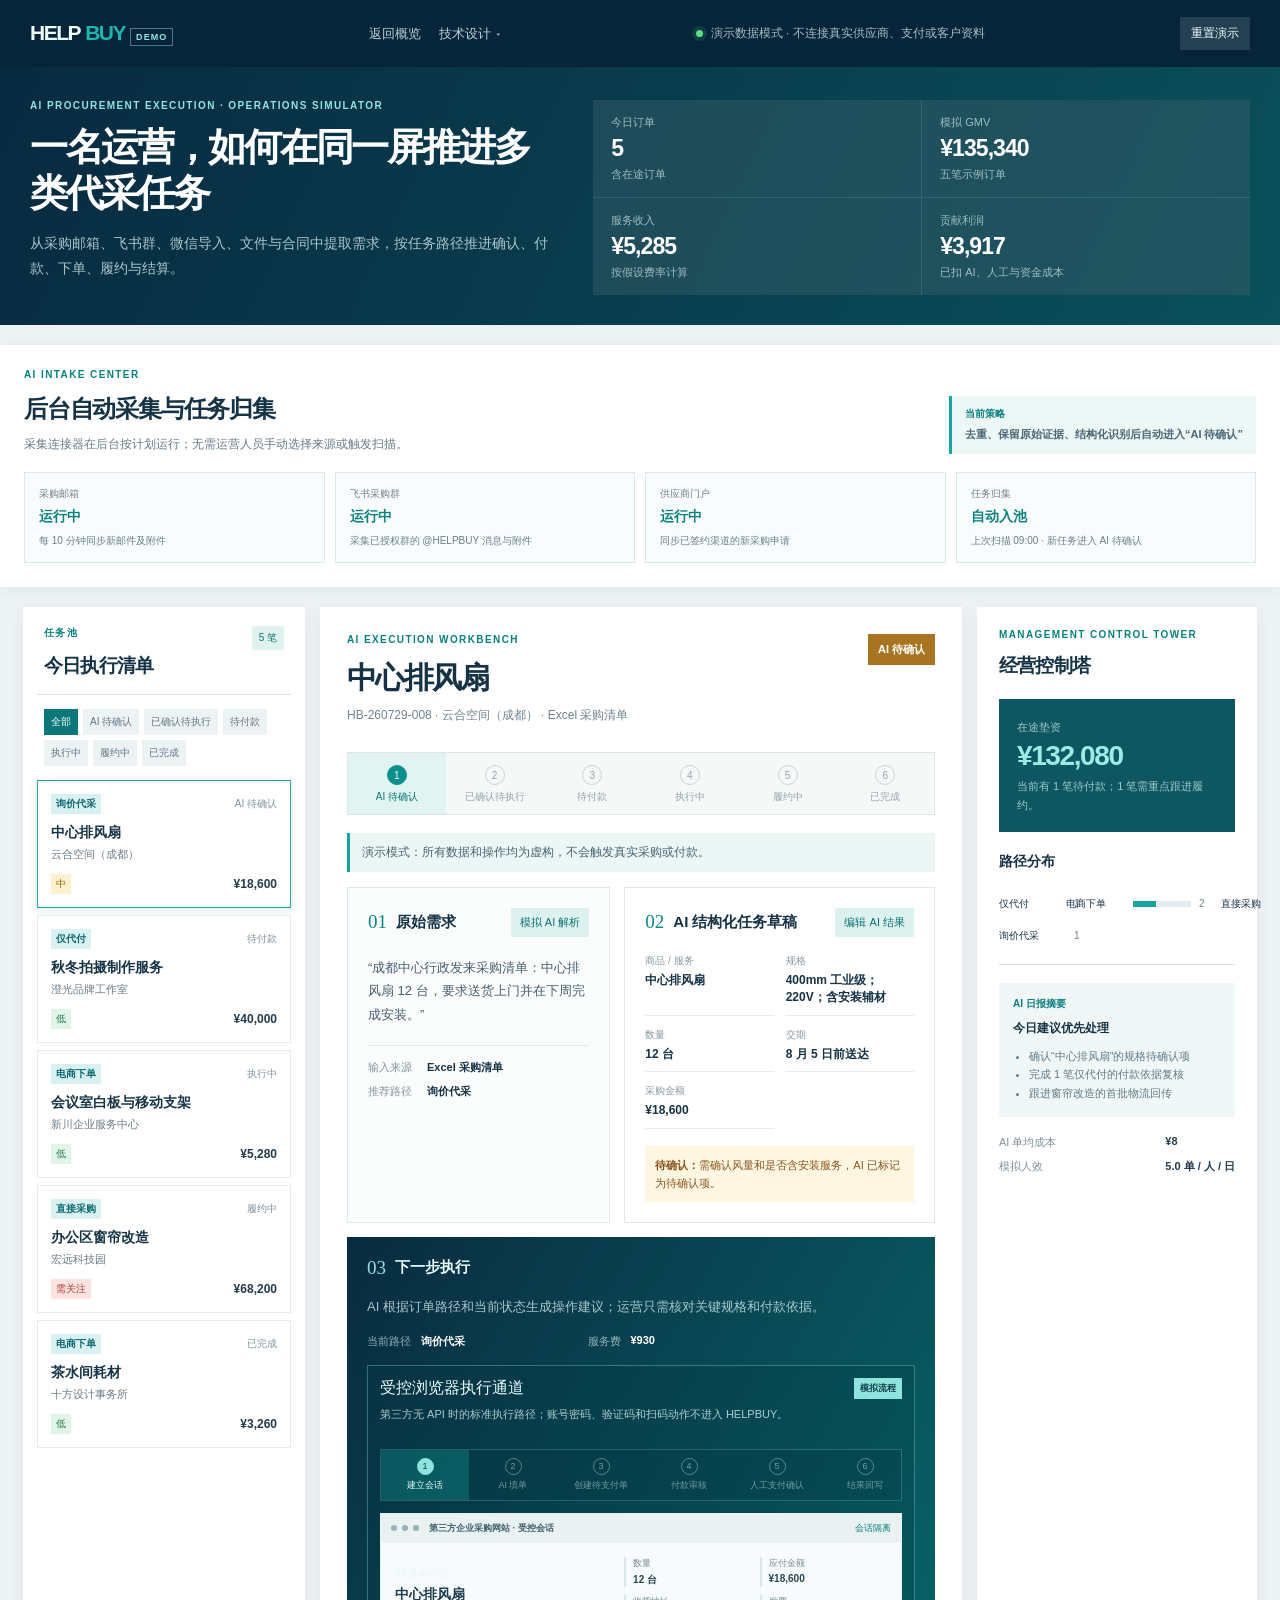
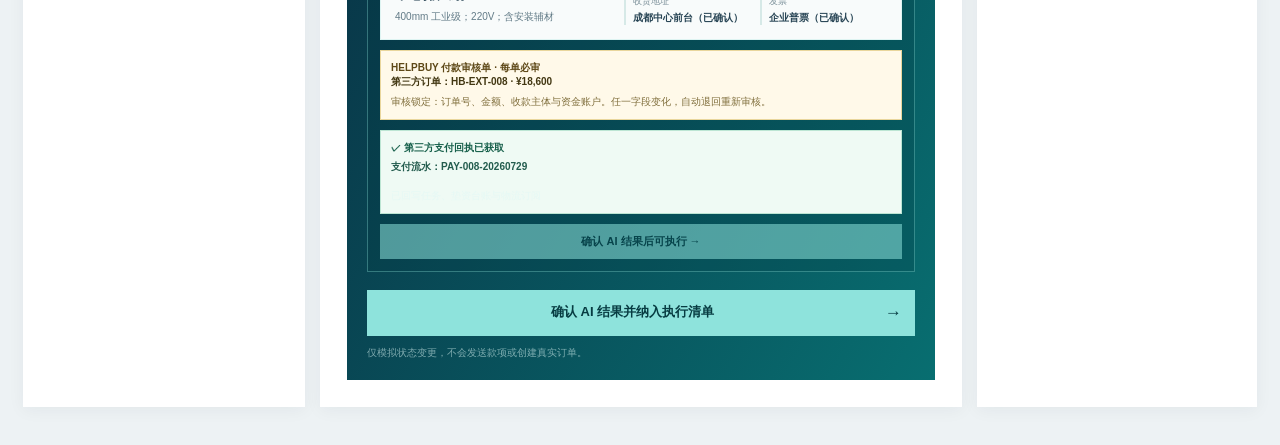
==== docs/demo/index.html @ 816e5d81 "feat: 技术设计下拉子菜单 + 全页返回导航；同步 3 份设计文档进站点的 public/docs - 首页/文档页/设计页/Demo 页统一「技术设计」下拉，列出 4 份设计文档（采购需求聚合子" ====
<!doctype html>
<html lang="zh-CN">
  <head><meta charset="utf-8"><meta name="viewport" content="width=device-width, initial-scale=1"><title>HELPBUY｜AI 运营台 DEMO</title><link rel="stylesheet" href="../assets/site.css"><script defer src="../assets/demo.js"></script></head>
  <body class="demo-body">
    <header class="demo-nav"><a class="brand" href="../">HELP<span>BUY</span><small>DEMO</small></a><nav class="demo-links"><a href="../">返回概览</a><div class="has-dropdown"><a class="dropdown-toggle" href="../design/">技术设计</a><div class="dropdown-menu"><span class="menu-label">设计文档</span><a href="../design/?doc=aggregate">采购需求聚合子系统设计</a><a href="../design/?doc=execution">下单执行子系统设计</a><a href="../design/?doc=ai">AI 方案设计</a><a href="../design/?doc=v1">产品与技术设计 V1</a></div></div></nav><span class="demo-mode"><i></i>演示数据模式 · 不连接真实供应商、支付或客户资料</span><button id="reset">重置演示</button></header>
    <main class="demo-page">
      <section class="demo-heading"><div><p class="eyebrow light">AI PROCUREMENT EXECUTION · OPERATIONS SIMULATOR</p><h1>一名运营，如何在同一屏推进多类代采任务</h1><p>从采购邮箱、飞书群、微信导入、文件与合同中提取需求，按任务路径推进确认、付款、下单、履约与结算。</p></div><div class="kpis"><article><span>今日订单</span><strong id="order-count">0</strong><small>含在途订单</small></article><article><span>模拟 GMV</span><strong id="gmv">¥0</strong><small>五笔示例订单</small></article><article><span>服务收入</span><strong id="revenue">¥0</strong><small>按假设费率计算</small></article><article><span>贡献利润</span><strong id="profit">¥0</strong><small>已扣 AI、人工与资金成本</small></article></div></section>
      <section class="intake-center static-intake" aria-label="后台自动采集"><div class="intake-head"><div><p class="eyebrow">AI INTAKE CENTER</p><h2>后台自动采集与任务归集</h2><p>采集连接器在后台按计划运行；无需运营人员手动选择来源或触发扫描。</p></div><div class="intake-status"><span>当前策略</span><b>去重、保留原始证据、结构化识别后自动进入“AI 待确认”</b></div></div><div class="connector-grid"><article><span>采购邮箱</span><b>运行中</b><small>每 10 分钟同步新邮件及附件</small></article><article><span>飞书采购群</span><b>运行中</b><small>采集已授权群的 @HELPBUY 消息与附件</small></article><article><span>供应商门户</span><b>运行中</b><small>同步已签约渠道的新采购申请</small></article><article><span>任务归集</span><b>自动入池</b><small>上次扫描 09:00 · 新任务进入 AI 待确认</small></article></div></section>
      <section class="demo-grid">
        <aside class="queue"><div class="queue-head"><div><p class="eyebrow">任务池</p><h2>今日执行清单</h2></div><span id="queue-count">0 笔</span></div><div class="filters" id="filters"></div><div class="orders" id="orders"></div></aside>
        <section class="workbench"><div class="workbench-head"><div><p class="eyebrow">AI EXECUTION WORKBENCH</p><h2 id="product-title"></h2><p id="product-meta"></p></div><span id="status" class="status"></span></div><div class="timeline" id="timeline"></div><p class="demo-notice" id="notice">演示模式：所有数据和操作均为虚构，不会触发真实采购或付款。</p><div class="task-grid"><article class="task source"><div class="task-title"><span>01</span><h3>原始需求</h3><button id="parse">模拟 AI 解析</button></div><p id="request" class="quote"></p><dl class="source-meta"><dt>输入来源</dt><dd id="source"></dd><dt>推荐路径</dt><dd id="route"></dd></dl></article><article class="task structured"><div class="task-title"><span>02</span><h3>AI 结构化任务草稿</h3><button id="edit-draft">编辑 AI 结果</button></div><dl id="details"></dl><p class="question" id="question"></p></article><article class="task action"><div class="task-title"><span>03</span><h3>下一步执行</h3></div><p>AI 根据订单路径和当前状态生成操作建议；运营只需核对关键规格和付款依据。</p><div class="action-meta"><span>当前路径</span><b id="action-route"></b><span>服务费</span><b id="fee"></b></div><div class="browser-lane"><div class="browser-lane-head"><div><span>受控浏览器执行通道</span><p>第三方无 API 时的标准执行路径；账号密码、验证码和扫码动作不进入 HELPBUY。</p></div><b>模拟流程</b></div><div class="browser-steps" id="browser-steps"></div><div class="browser-window"><div class="browser-window-bar"><i></i><i></i><i></i><b>第三方企业采购网站 · 受控会话</b><span>会话隔离</span></div><div class="browser-order-preview"><div><small>AI 填单内容</small><strong id="browser-product"></strong><p id="browser-specs"></p></div><dl><div><dt>数量</dt><dd id="browser-quantity"></dd></div><div><dt>应付金额</dt><dd id="browser-amount"></dd></div><div><dt>收货地址</dt><dd>成都中心前台（已确认）</dd></div><div><dt>发票</dt><dd>企业普票（已确认）</dd></div></dl></div></div><div class="payment-review" id="payment-review" hidden><div><span>HELPBUY 付款审核单 · 每单必审</span><b id="payment-order"></b></div><p>审核锁定：订单号、金额、收款主体与资金账户。任一字段变化，自动退回重新审核。</p></div><div class="payment-receipt" id="payment-receipt" hidden><span>✓ 第三方支付回执已获取</span><b id="payment-receipt-id"></b><small>已回写任务、垫资台账与物流订阅</small></div><button id="browser" class="browser-action">启动受控浏览器会话 <span>→</span></button></div><button id="next" class="next">推进模拟任务 <span>→</span></button><small>仅模拟状态变更，不会发送款项或创建真实订单。</small></article></div></section>
        <aside class="tower"><p class="eyebrow">MANAGEMENT CONTROL TOWER</p><h2>经营控制塔</h2><article class="advance"><span>在途垫资</span><strong id="advance">¥0</strong><p id="advance-copy"></p></article><article class="routes"><h3>路径分布</h3><div id="route-stats"></div></article><article class="daily"><p>AI 日报摘要</p><strong>今日建议优先处理</strong><ul><li>确认“中心排风扇”的规格待确认项</li><li>完成 1 笔仅代付的付款依据复核</li><li>跟进窗帘改造的首批物流回传</li></ul></article><dl class="unit"><dt>AI 单均成本</dt><dd id="ai-cost"></dd><dt>模拟人效</dt><dd id="efficiency"></dd></dl></aside>
      </section>
    </main>
  </body>
</html>
---- docs/assets/site.css ----
:root { --navy:#09263b; --ink:#163346; --teal:#08817d; --aqua:#90e5de; --pale:#e8f2f2; --warm:#f6f8f7; --line:#d8e3e4; --muted:#647886; }
* { box-sizing:border-box; }
html { scroll-behavior:smooth; }
body { margin:0; color:var(--ink); font-family:"PingFang SC","Microsoft YaHei","Noto Sans SC",Arial,sans-serif; background:var(--warm); }
a { color:inherit; text-decoration:none; }
.brand { font-size:21px; font-weight:850; letter-spacing:-.07em; }.brand span { color:#1bb5ad; }
.site-nav { display:flex; align-items:center; justify-content:space-between; gap:28px; min-height:70px; padding:0 clamp(24px,5vw,74px); color:#fff; background:var(--navy); }
.site-nav nav { display:flex; gap:26px; color:rgb(228 247 246 / .78); font-size:13px; }.site-nav nav a:hover { color:#fff; }.nav-cta { padding:8px 11px; color:var(--navy); font-size:12px; font-weight:750; background:var(--aqua); }
.hero { position:relative; min-height:680px; overflow:hidden; padding:136px max(8vw,46px) 66px; color:#fff; background:radial-gradient(circle at 82% 25%,rgb(8 140 135 / .55),transparent 24%),radial-gradient(circle at 54% 102%,rgb(6 95 103 / .65),transparent 39%),linear-gradient(125deg,#071c30,#0c3047 60%,#073f48); }
.grid-glow { position:absolute; inset:0; opacity:.35; background-image:linear-gradient(rgb(122 228 220 /.13) 1px,transparent 1px),linear-gradient(90deg,rgb(122 228 220 /.13) 1px,transparent 1px); background-size:48px 48px; mask-image:linear-gradient(transparent,black 25%,black 73%,transparent); }
.hero-content { position:relative; z-index:1; max-width:790px; }.eyebrow { margin:0 0 13px; color:var(--teal); font-size:10px; font-weight:800; letter-spacing:.14em; text-transform:uppercase; }.eyebrow.light { color:var(--aqua); }
.hero h1 { margin:0; font-size:clamp(39px,5vw,72px); line-height:1.17; letter-spacing:-.065em; }.hero h1 em { color:var(--aqua); font-style:normal; }.lead { max-width:655px; margin:28px 0 0; color:rgb(238 249 249 /.8); font-size:17px; line-height:1.9; }
.hero-actions { display:flex; gap:12px; margin-top:34px; }.button { display:inline-flex; align-items:center; gap:18px; padding:13px 17px; font-size:13px; font-weight:750; transition:transform .2s ease; }.button:hover { transform:translateY(-2px); }.button.primary { color:#fff; background:#0e9e97; }.button.primary span { font-size:18px; }.button.ghost { border:1px solid rgb(255 255 255 /.48); }
.headline-stats { display:flex; flex-wrap:wrap; gap:26px 40px; margin-top:66px; }.headline-stats div { display:grid; gap:4px; }.headline-stats strong { font-size:30px; letter-spacing:-.05em; }.headline-stats span { color:rgb(225 247 246 /.7); font-size:11px; }
.flow-diagram { position:absolute; right:7vw; bottom:105px; z-index:1; display:flex; align-items:center; gap:12px; }.flow-diagram div { display:grid; width:91px; height:91px; place-content:center; color:#e8fbf9; text-align:center; font-size:12px; line-height:1.65; border:1px solid rgb(158 234 228 /.5); border-radius:8px; background:rgb(2 41 56 /.35); }.flow-diagram .accent { border-color:#5adbd1; background:rgb(13 159 151 /.35); }.flow-diagram i { color:#70ded5; font-style:normal; }
.section { max-width:1220px; margin:0 auto; padding:100px max(5vw,32px); }.thesis { display:grid; grid-template-columns:.8fr 2.2fr; gap:9vw; }.section h2 { max-width:780px; margin:0; font-size:clamp(30px,3.7vw,52px); line-height:1.22; letter-spacing:-.06em; }.thesis p:last-child { max-width:715px; margin:26px 0 0; color:var(--muted); font-size:17px; line-height:1.9; }
.section-head { display:flex; align-items:end; justify-content:space-between; gap:9vw; }.section-head > p { max-width:320px; margin:0; color:var(--muted); font-size:14px; line-height:1.8; }
.formula { margin-top:50px; padding:27px 31px; border-left:4px solid var(--teal); background:var(--pale); }.formula small { color:var(--teal); font-size:10px; font-weight:800; letter-spacing:.14em; }.formula strong { display:block; margin-top:12px; font-size:clamp(18px,2.1vw,26px); line-height:1.65; letter-spacing:-.025em; }
.cards { display:grid; gap:15px; margin-top:18px; }.cards.four { grid-template-columns:repeat(4,1fr); }.cards.two { grid-template-columns:repeat(2,1fr); }.cards article { min-height:205px; padding:27px; background:#fff; border:1px solid var(--line); }.cards article > span { color:var(--teal); font-size:11px; font-weight:800; letter-spacing:.07em; }.cards h3 { margin:29px 0 10px; font-size:20px; letter-spacing:-.04em; }.cards p { margin:0; color:var(--muted); font-size:13px; line-height:1.8; }
.dark-section { color:#fff; background:var(--navy); }.dark-section .section-head > p { color:rgb(226 248 246 /.7); }.module-cards article { min-height:340px; border-color:rgb(150 232 225 /.25); background:rgb(255 255 255 /.045); }.module-cards article:nth-child(2) { background:linear-gradient(145deg,rgb(6 123 121 /.68),rgb(10 42 59 /.95)); }.module-cards article > span { color:var(--aqua); }.module-cards h3 { margin-top:38px; font-size:29px; }.module-cards p { color:rgb(231 249 248 /.78); }.module-cards ul { margin:25px 0 0; padding:0; list-style:none; }.module-cards li { padding:9px 0 9px 16px; color:rgb(233 250 249 /.82); font-size:13px; line-height:1.6; border-top:1px solid rgb(255 255 255 /.18); }.module-cards li::before { position:absolute; margin-left:-14px; color:var(--aqua); content:"•"; }
.demo-promo { display:flex; align-items:end; justify-content:space-between; gap:40px; }.demo-promo p:last-child { max-width:630px; margin:20px 0 0; color:var(--muted); font-size:16px; line-height:1.85; }
footer { display:flex; align-items:center; justify-content:space-between; gap:20px; padding:28px max(5vw,32px); color:rgb(224 244 243 /.7); background:#051a2d; }footer p,footer a:last-child { font-size:11px; }

.demo-body { background:#edf2f4; }.demo-nav { display:flex; align-items:center; justify-content:space-between; gap:20px; min-height:67px; padding:0 30px; color:#effdfb; background:#07253a; }.demo-nav .brand { display:inline-flex; align-items:baseline; gap:5px; }.demo-nav small { padding:3px 5px; color:#91e7e0; font-size:9px; letter-spacing:.12em; border:1px solid rgb(145 231 224 /.45); }.demo-mode { display:flex; align-items:center; gap:8px; color:rgb(226 248 246 /.72); font-size:12px; }.demo-mode i { width:7px; height:7px; border-radius:50%; background:#5bdf82; box-shadow:0 0 0 4px rgb(91 223 130 /.12); }.demo-nav button { border:0; padding:8px 11px; color:#effdfb; font:inherit; font-size:12px; cursor:pointer; background:rgb(255 255 255 /.12); }
.demo-heading { display:grid; grid-template-columns:1fr 1.25fr; gap:38px; padding:33px 30px 30px; color:#fff; background:linear-gradient(115deg,#082a41,#09505a); }.demo-heading h1 { max-width:590px; margin:0; font-size:clamp(28px,3vw,43px); line-height:1.2; letter-spacing:-.06em; }.demo-heading > div > p:last-child { max-width:620px; margin:15px 0 0; color:rgb(231 250 248 /.74); font-size:14px; line-height:1.75; }.kpis { display:grid; grid-template-columns:repeat(2,1fr); gap:1px; background:rgb(185 239 233 /.2); }.kpis article { min-height:90px; padding:15px 18px; background:rgb(4 34 52 /.33); }.kpis span,.kpis small { display:block; color:rgb(225 248 246 /.66); font-size:11px; }.kpis strong { display:block; margin:5px 0; font-size:23px; letter-spacing:-.04em; }
.intake-center { max-width:1554px; margin:20px auto 0; padding:24px; background:#fff; box-shadow:0 3px 16px rgb(20 45 66 /.05); }.intake-head { display:flex; align-items:end; justify-content:space-between; gap:30px; }.intake-head h2 { margin:0; font-size:24px; letter-spacing:-.05em; }.intake-head > div > p:last-child { max-width:660px; margin:9px 0 0; color:#667b89; font-size:12px; line-height:1.7; }.intake-status { display:grid; gap:5px; max-width:320px; padding:11px 13px; border-left:3px solid #18a59d; background:#edf7f6; }.intake-status span { color:#0b817e; font-size:10px; font-weight:800; }.intake-status b { color:#4b6675; font-size:11px; line-height:1.55; }.intake-controls { display:flex; align-items:center; justify-content:space-between; gap:18px; margin-top:20px; padding-top:17px; border-top:1px solid var(--line); }.intake-sources { display:flex; flex-wrap:wrap; gap:7px; }.intake-sources button { border:1px solid #dce7e8; padding:8px 10px; color:#56707e; font:inherit; font-size:12px; cursor:pointer; background:#fff; }.intake-sources button.active { color:#fff; border-color:#0b7778; background:#0b7778; }.scan-action,.admit-action { border:0; cursor:pointer; font:inherit; font-size:12px; font-weight:800; }.scan-action { padding:10px 13px; color:#083b43; background:#8ee3dc; }.scan-action:disabled { cursor:wait; color:#fff; background:#578589; }.scan-action span,.admit-action span { float:right; margin-left:20px; font-size:16px; }.intake-empty { margin:16px 0 0; padding:12px 13px; color:#718491; font-size:12px; background:#f6f9f9; }.candidate-card { display:grid; grid-template-columns:minmax(220px,.8fr) minmax(360px,1.45fr) auto; gap:20px; align-items:center; margin-top:16px; padding:18px; border:1px solid #b9e2dd; background:linear-gradient(105deg,#effaf8,#fff); }.candidate-title p,.candidate-summary > span { margin:0; color:#0a8581; font-size:10px; font-weight:800; letter-spacing:.07em; }.candidate-title h3 { margin:7px 0 6px; font-size:20px; letter-spacing:-.04em; }.candidate-title > span { color:#6a7d88; font-size:11px; }.candidate-summary p { margin:6px 0 10px; color:#456170; font-size:12px; line-height:1.65; }.candidate-summary dl { display:flex; flex-wrap:wrap; gap:6px 22px; margin:0; }.candidate-summary dl > div { display:flex; gap:6px; }.candidate-summary dt { color:#80929c; font-size:10px; }.candidate-summary dd { margin:0; color:#274454; font-size:10px; font-weight:800; }.admit-action { align-self:stretch; min-width:166px; padding:12px 14px; color:#fff; text-align:left; background:#0b7778; }
.automation-strip { display:flex; align-items:center; justify-content:space-between; gap:18px; margin-top:18px; padding:12px 14px; border:1px solid #d7ece9; background:#f4fbfa; }.automation-strip > div { display:grid; grid-template-columns:auto auto; gap:4px 10px; align-items:baseline; }.automation-strip span { color:#55717d; font-size:11px; }.automation-strip b { color:#0b817e; font-size:12px; }.automation-strip small { grid-column:1 / -1; color:#71848d; font-size:10px; }.automation-strip button { border:0; padding:8px 10px; color:#0b7778; font:inherit; font-size:11px; font-weight:800; cursor:pointer; background:#dff3f0; }.structured input,.structured textarea { width:100%; padding:6px 7px; color:#1d3a4c; font:inherit; font-size:11px; border:1px solid #b8d8d8; background:#fbfefe; }.structured textarea { min-height:47px; margin-top:5px; resize:vertical; }.browser-lane { margin-top:16px; padding:12px; border:1px solid rgb(142 227 220 /.34); background:rgb(3 56 66 /.24); }.browser-lane > span { color:#a0eee8; font-size:10px; font-weight:800; letter-spacing:.06em; }.browser-lane p { margin:7px 0 10px; color:rgb(226 248 246 /.76); font-size:11px; line-height:1.6; }.browser-lane button { width:100%; border:1px solid rgb(142 227 220 /.45); padding:9px 10px; color:#eafffb; font:inherit; font-size:11px; font-weight:800; cursor:pointer; background:rgb(142 227 220 /.12); }.browser-lane button:disabled { cursor:not-allowed; opacity:.55; }
.connector-grid { display:grid; grid-template-columns:repeat(4,1fr); gap:10px; margin-top:18px; }.connector-grid article { min-height:88px; padding:14px; border:1px solid #dbe9e9; background:#f9fcfc; }.connector-grid span,.connector-grid small { display:block; }.connector-grid span { color:#6e818b; font-size:10px; }.connector-grid b { display:block; margin:7px 0; color:#0b817e; font-size:14px; }.connector-grid small { color:#69808d; font-size:10px; line-height:1.5; }.browser-lane-head { display:flex; align-items:start; justify-content:space-between; gap:12px; }.browser-lane-head b { padding:4px 6px; color:#113e4c; font-size:9px; background:#8ee3dc; }.browser-steps { display:flex; gap:0; margin:15px 0 12px; overflow-x:auto; border:1px solid rgb(154 228 221 /.22); }.browser-steps div { flex:1; min-width:88px; padding:8px 5px; color:rgb(218 243 241 /.5); text-align:center; font-size:9px; background:rgb(7 54 65 /.28); }.browser-steps i { display:grid; width:17px; height:17px; margin:0 auto 4px; place-content:center; font-style:normal; border:1px solid rgb(190 238 233 /.4); border-radius:50%; }.browser-steps .active { color:#eafffb; background:rgb(17 141 137 /.4); }.browser-steps .active i,.browser-steps .done i { color:#073c42; border-color:#8ee3dc; background:#8ee3dc; }.browser-steps .done { color:#a8eae4; background:rgb(9 110 109 /.3); }.browser-window { overflow:hidden; border:1px solid rgb(163 224 219 /.3); background:#f8fbfb; }.browser-window-bar { display:flex; align-items:center; gap:5px; padding:8px 10px; color:#64808b; font-size:9px; background:#e9f1f1; }.browser-window-bar i { width:6px; height:6px; border-radius:50%; background:#9ab2b6; }.browser-window-bar b { margin-left:5px; color:#3f606d; }.browser-window-bar span { margin-left:auto; color:#0a817e; }.browser-order-preview { display:grid; grid-template-columns:.9fr 1.1fr; gap:14px; padding:14px; color:#203d4e; }.browser-order-preview small { color:#0a8581; font-size:9px; font-weight:800; }.browser-order-preview strong { display:block; margin-top:5px; font-size:14px; }.browser-order-preview p { margin:5px 0 0; color:#627b87; font-size:10px; }.browser-order-preview dl { display:grid; grid-template-columns:1fr 1fr; gap:8px; margin:0; }.browser-order-preview dl > div { padding-left:7px; border-left:2px solid #d6e9e7; }.browser-order-preview dt { color:#788d97; font-size:9px; }.browser-order-preview dd { margin:3px 0 0; color:#284555; font-size:10px; font-weight:800; }.payment-review,.payment-receipt { display:grid; gap:5px; margin-top:10px; padding:10px; font-size:10px; }.payment-review { color:#5e4817; border:1px solid #e9d69c; background:#fff9e9; }.payment-review span,.payment-receipt span { display:block; font-weight:800; }.payment-review b { color:#423712; }.payment-review p { margin:0; color:#806f3d; font-size:10px; line-height:1.55; }.payment-receipt { color:#17604b; border:1px solid #bce5d3; background:#effaf4; }.payment-receipt b { color:#235c4e; }.payment-receipt small { color:#5f8378; }.browser-lane .browser-action { margin-top:10px; color:#073c42; background:#8ee3dc; }
.demo-grid { display:grid; grid-template-columns:282px minmax(500px,1fr) 280px; gap:15px; max-width:1600px; margin:0 auto; padding:20px 23px 38px; }.queue,.workbench,.tower { min-width:0; background:#fff; box-shadow:0 3px 16px rgb(20 45 66 /.05); }.queue { padding:19px 14px; }.queue-head { display:flex; align-items:start; justify-content:space-between; padding:0 7px 15px; border-bottom:1px solid var(--line); }.queue h2,.tower h2 { margin:0; font-size:19px; letter-spacing:-.04em; }.queue-head > span { padding:5px 7px; color:#0b7675; font-size:10px; background:#dff2ef; }
.filters { display:flex; flex-wrap:wrap; gap:5px; padding:14px 7px; }.filters button { border:0; padding:6px 7px; color:#637787; font-size:10px; cursor:pointer; background:#edf2f4; }.filters button.active { color:#fff; background:#0b7778; }.orders { display:grid; gap:7px; }.order { width:100%; padding:13px; color:inherit; text-align:left; border:1px solid #e4ecee; cursor:pointer; background:#fff; }.order:hover,.order.selected { border-color:#26a59e; box-shadow:0 4px 12px rgb(0 96 98 /.1); }.order > div,.order footer { display:flex; align-items:center; justify-content:space-between; }.order time { color:#80909d; font-size:10px; }.order strong { display:block; margin-top:10px; font-size:14px; }.order p { margin:5px 0 12px; color:#6b7b88; font-size:11px; }.order footer { padding:0; color:#243b4d; background:none; }.order footer b { font-size:12px; }.route { display:inline-block; padding:3px 5px; color:#0d6870; font-size:10px; font-weight:700; background:#d9f2f1; }.risk { padding:3px 5px; font-size:10px; }.risk.低 { color:#26734d; background:#e1f4e8; }.risk.中 { color:#956710; background:#fff1d0; }.risk.需关注 { color:#a33e35; background:#ffe3df; }
.workbench { padding:27px; }.workbench-head { display:flex; align-items:start; justify-content:space-between; gap:15px; }.workbench-head h2 { margin:0; font-size:30px; letter-spacing:-.055em; }.workbench-head p:last-child { margin:8px 0 0; color:#718391; font-size:12px; }.status { padding:8px 10px; color:#fff; font-size:11px; font-weight:700; white-space:nowrap; background:#82939f; }.status-0 { background:#a97421; }.status-1 { background:#5e4da0; }.status-2 { background:#147b7b; }.status-3 { background:#2770a1; }.status-4 { background:#367b53; }.status-5 { background:#3f6b58; }
.timeline { display:flex; margin:28px 0 18px; overflow-x:auto; border:1px solid #dce6e9; }.timeline div { flex:1; min-width:88px; padding:12px 8px 10px; color:#94a3ae; text-align:center; font-size:10px; background:#f6f8f8; }.timeline i { display:grid; width:20px; height:20px; margin:0 auto 5px; place-content:center; font-style:normal; border:1px solid #c9d4d8; border-radius:50%; }.timeline .done { color:#087675; background:#e2f4f1; }.timeline .done i { color:#fff; border-color:#0d908b; background:#0d908b; }.demo-notice { margin:0 0 15px; padding:10px 12px; color:#476374; font-size:12px; line-height:1.55; border-left:3px solid #13a49d; background:#ecf7f5; }
.task-grid { display:grid; grid-template-columns:1fr 1.18fr; gap:14px; }.task { padding:20px; border:1px solid #e0e8ea; }.task.source { background:#fbfcfc; }.task.action { grid-column:1 / -1; color:#e9fbfa; border:0; background:linear-gradient(120deg,#092b40,#086e70); }.task-title { display:flex; align-items:center; gap:9px; }.task-title > span { color:#0a8885; font-family:Georgia,serif; font-size:19px; }.task-title h3 { margin:0; font-size:15px; }.task-title button { margin-left:auto; border:0; padding:7px 9px; color:#0b7273; font-size:11px; cursor:pointer; background:#ddf2ef; }.task-title em { margin-left:auto; color:#a36d10; font-size:10px; font-style:normal; }.quote { margin:19px 0; color:#475e6e; font-size:13px; line-height:1.8; }.source-meta { display:grid; grid-template-columns:auto 1fr; gap:9px 15px; margin:0; padding-top:14px; font-size:11px; border-top:1px solid #e0e8ea; }.source-meta dt { color:#8595a0; }.source-meta dd { margin:0; font-weight:650; }.structured dl { display:grid; grid-template-columns:1fr 1fr; gap:12px; margin:17px 0; }.structured dl > div { padding-bottom:8px; border-bottom:1px solid #e6edef; }.structured dt { margin-bottom:4px; color:#8898a3; font-size:10px; }.structured dd { margin:0; font-size:12px; font-weight:650; line-height:1.45; }.question { margin:0; padding:10px; color:#86551d; font-size:11px; line-height:1.65; background:#fff6e2; }.action .task-title > span { color:var(--aqua); }.action > p { max-width:590px; margin:17px 0; color:rgb(225 247 246 /.75); font-size:13px; line-height:1.65; }.action-meta { display:grid; grid-template-columns:auto 1fr auto 1fr; gap:5px 10px; max-width:420px; color:rgb(221 246 244 /.65); font-size:11px; }.action-meta b { color:#fff; }.next { width:100%; margin-top:18px; padding:13px; color:#073c42; font-size:13px; font-weight:800; border:0; cursor:pointer; background:#8ee3dc; }.next span { float:right; font-size:17px; }.action small { display:block; margin-top:10px; color:rgb(223 248 246 /.55); font-size:10px; }
.tower { padding:22px; }.advance { margin-top:20px; padding:18px; color:#eefdfb; background:#0d5662; }.advance span,.advance p { color:rgb(222 250 247 /.7); font-size:11px; }.advance strong { display:block; margin:5px 0; color:#9cece5; font-size:28px; letter-spacing:-.05em; }.advance p { margin:0; line-height:1.65; }.routes { padding:21px 0; border-bottom:1px solid var(--line); }.routes h3 { margin:0 0 16px; font-size:14px; }.routes div { display:grid; grid-template-columns:59px 1fr 14px; gap:8px; align-items:center; margin-top:10px; font-size:10px; }.routes i { height:6px; overflow:hidden; background:#e4edef; }.routes b { display:block; height:100%; background:#19a39b; }.routes em { color:#728490; font-style:normal; }.daily { margin-top:18px; padding:14px; background:#f0f7f6; }.daily p { margin:0 0 7px; color:#0a7d7d; font-size:10px; font-weight:800; }.daily strong { font-size:12px; }.daily ul { margin:10px 0 0; padding-left:16px; color:#607887; font-size:11px; line-height:1.7; }.unit { display:grid; grid-template-columns:1fr auto; gap:9px; margin:18px 0 0; color:#80919b; font-size:11px; }.unit dd { margin:0; color:#223d4f; font-weight:700; }
.reader-body { background:#edf3f3; }.reader-nav { display:flex; align-items:center; justify-content:space-between; padding:21px max(5vw,30px); color:#fff; background:var(--navy); }.reader-nav nav { display:flex; align-items:center; gap:20px; font-size:13px; }.reader-nav .download { padding:9px 12px; color:var(--navy); font-weight:750; background:var(--aqua); }.reader { width:min(100% - 48px,1050px); margin:42px auto 72px; padding:clamp(26px,5vw,62px); background:#fff; box-shadow:0 18px 55px rgb(18 45 67 /.1); }.reader-full { width:min(100% - 48px,1220px); }.reader h1 { margin:0; font-size:clamp(31px,4vw,55px); line-height:1.2; letter-spacing:-.06em; }.reader-lead { max-width:800px; margin:25px 0 18px; color:var(--muted); font-size:17px; line-height:1.9; }.reader-source { margin:0 0 28px; padding:12px 14px; color:#0b7473; font-size:12px; line-height:1.7; background:#e6f3f1; }.reader-markdown { display:block; margin:0; padding:clamp(18px,3vw,34px); overflow:auto; color:#243f50; font-family:"PingFang SC","Microsoft YaHei","Noto Sans SC",Arial,sans-serif; font-size:14px; line-height:1.85; white-space:pre-wrap; overflow-wrap:anywhere; border:1px solid var(--line); background:#fbfcfc; }.reader section { padding:31px 0; border-top:1px solid var(--line); }.reader h2 { margin:0 0 14px; font-size:25px; letter-spacing:-.04em; }.reader h3 { margin:22px 0 8px; font-size:17px; }.reader section p,.reader li { color:#425c6d; font-size:14px; line-height:1.9; }.reader ol { padding-left:22px; }.reader-callout { padding:18px; color:#0c6767 !important; font-weight:700; background:#e6f3f1; }.reader-routes { display:grid; grid-template-columns:1fr 1fr; gap:10px; }.reader-routes div { padding:15px; background:#f3f7f7; }.reader-routes b,.reader-routes span { display:block; }.reader-routes b { margin-bottom:7px; }.reader-routes span { color:var(--muted); font-size:13px; line-height:1.7; }
@media (max-width:950px) { .flow-diagram { display:none; }.hero { min-height:auto; }.section-head,.demo-promo { display:block; }.section-head > p { max-width:600px; margin-top:20px; }.cards.four { grid-template-columns:1fr 1fr; }.demo-heading { grid-template-columns:1fr; }.intake-head { align-items:start; flex-direction:column; gap:16px; }.intake-status { max-width:none; width:100%; }.automation-strip { align-items:start; flex-direction:column; }.connector-grid { grid-template-columns:1fr 1fr; }.candidate-card { grid-template-columns:1fr; }.admit-action { min-height:42px; }.demo-grid { grid-template-columns:260px minmax(0,1fr); }.tower { grid-column:1 / -1; }.tower > .eyebrow,.tower > h2 { display:inline-block; margin-right:16px; }.advance,.routes,.daily { display:inline-block; width:calc(33.333% - 8px); min-height:180px; margin:18px 4px 0; vertical-align:top; }.routes { padding:18px 8px; } }
@media (max-width:600px) { .site-nav nav { display:none; }.site-nav { padding-inline:20px; }.hero { padding:110px 24px 55px; }.hero h1 { font-size:40px; }.hero-actions { flex-direction:column; align-items:flex-start; }.section { padding:64px 24px; }.thesis { grid-template-columns:1fr; gap:22px; }.cards.four,.cards.two { grid-template-columns:1fr; }.demo-nav { align-items:start; flex-wrap:wrap; padding:17px 20px; }.demo-mode { order:3; width:100%; font-size:10px; }.demo-heading { padding:28px 20px; }.demo-heading h1 { font-size:30px; }.intake-center { margin-top:14px; padding:18px; }.intake-head h2 { font-size:21px; }.intake-controls { align-items:stretch; flex-direction:column; }.intake-sources { display:grid; grid-template-columns:1fr 1fr; }.intake-sources button { text-align:left; }.automation-strip { padding:12px; }.connector-grid,.browser-order-preview { grid-template-columns:1fr; }.candidate-card { padding:15px; }.demo-grid { grid-template-columns:1fr; padding:14px; }.tower { grid-column:auto; }.workbench { padding:20px; }.workbench-head h2 { font-size:24px; }.task-grid { grid-template-columns:1fr; }.task.action { grid-column:auto; }.structured dl { grid-template-columns:1fr; }.advance,.routes,.daily { display:block; width:auto; min-height:0; margin:16px 0 0; }.tower > .eyebrow,.tower > h2 { display:block; }.reader { width:min(100% - 32px,1050px); margin-top:24px; }.reader-nav { padding:18px 20px; }.reader-routes { grid-template-columns:1fr; } footer { align-items:start; flex-direction:column; } }

/* 技术设计下拉子菜单 */
.has-dropdown { position:relative; }
.dropdown-toggle { cursor:pointer; }
.dropdown-toggle::after { content:"\25BE"; margin-left:5px; font-size:9px; vertical-align:middle; }
.dropdown-menu { position:absolute; top:calc(100% + 14px); left:0; z-index:30; display:none; min-width:252px; flex-direction:column; padding:8px; background:#07253a; border:1px solid rgb(150 232 225 /.28); box-shadow:0 16px 38px rgb(0 0 0 /.34); }
.has-dropdown:hover .dropdown-menu, .has-dropdown:focus-within .dropdown-menu { display:flex; }
.dropdown-menu .menu-label { padding:6px 13px 9px; color:var(--aqua); font-size:10px; font-weight:800; letter-spacing:.12em; text-transform:uppercase; }
.dropdown-menu a { padding:11px 13px; color:rgb(228 247 246 /.86); font-size:13px; white-space:nowrap; border-radius:4px; }
.dropdown-menu a:hover, .dropdown-menu a.current { color:#fff; background:rgb(255 255 255 /.09); }
.demo-links { display:flex; align-items:center; gap:18px; font-size:13px; }
.demo-links a { color:rgb(228 247 246 /.82); }
.demo-links a:hover { color:#fff; }
.demo-nav .has-dropdown .dropdown-menu { top:calc(100% + 12px); }
/* 面包屑 / 返回 */
.reader-breadcrumb { width:min(100% - 48px,1220px); margin:24px auto 0; font-size:12px; color:var(--muted); }
.reader-breadcrumb a { color:var(--teal); }
.reader-breadcrumb a:hover { text-decoration:underline; }
.reader-breadcrumb span { margin:0 9px; color:rgb(140 160 170 /.7); }
.reader-breadcrumb b { color:var(--ink); font-weight:700; }
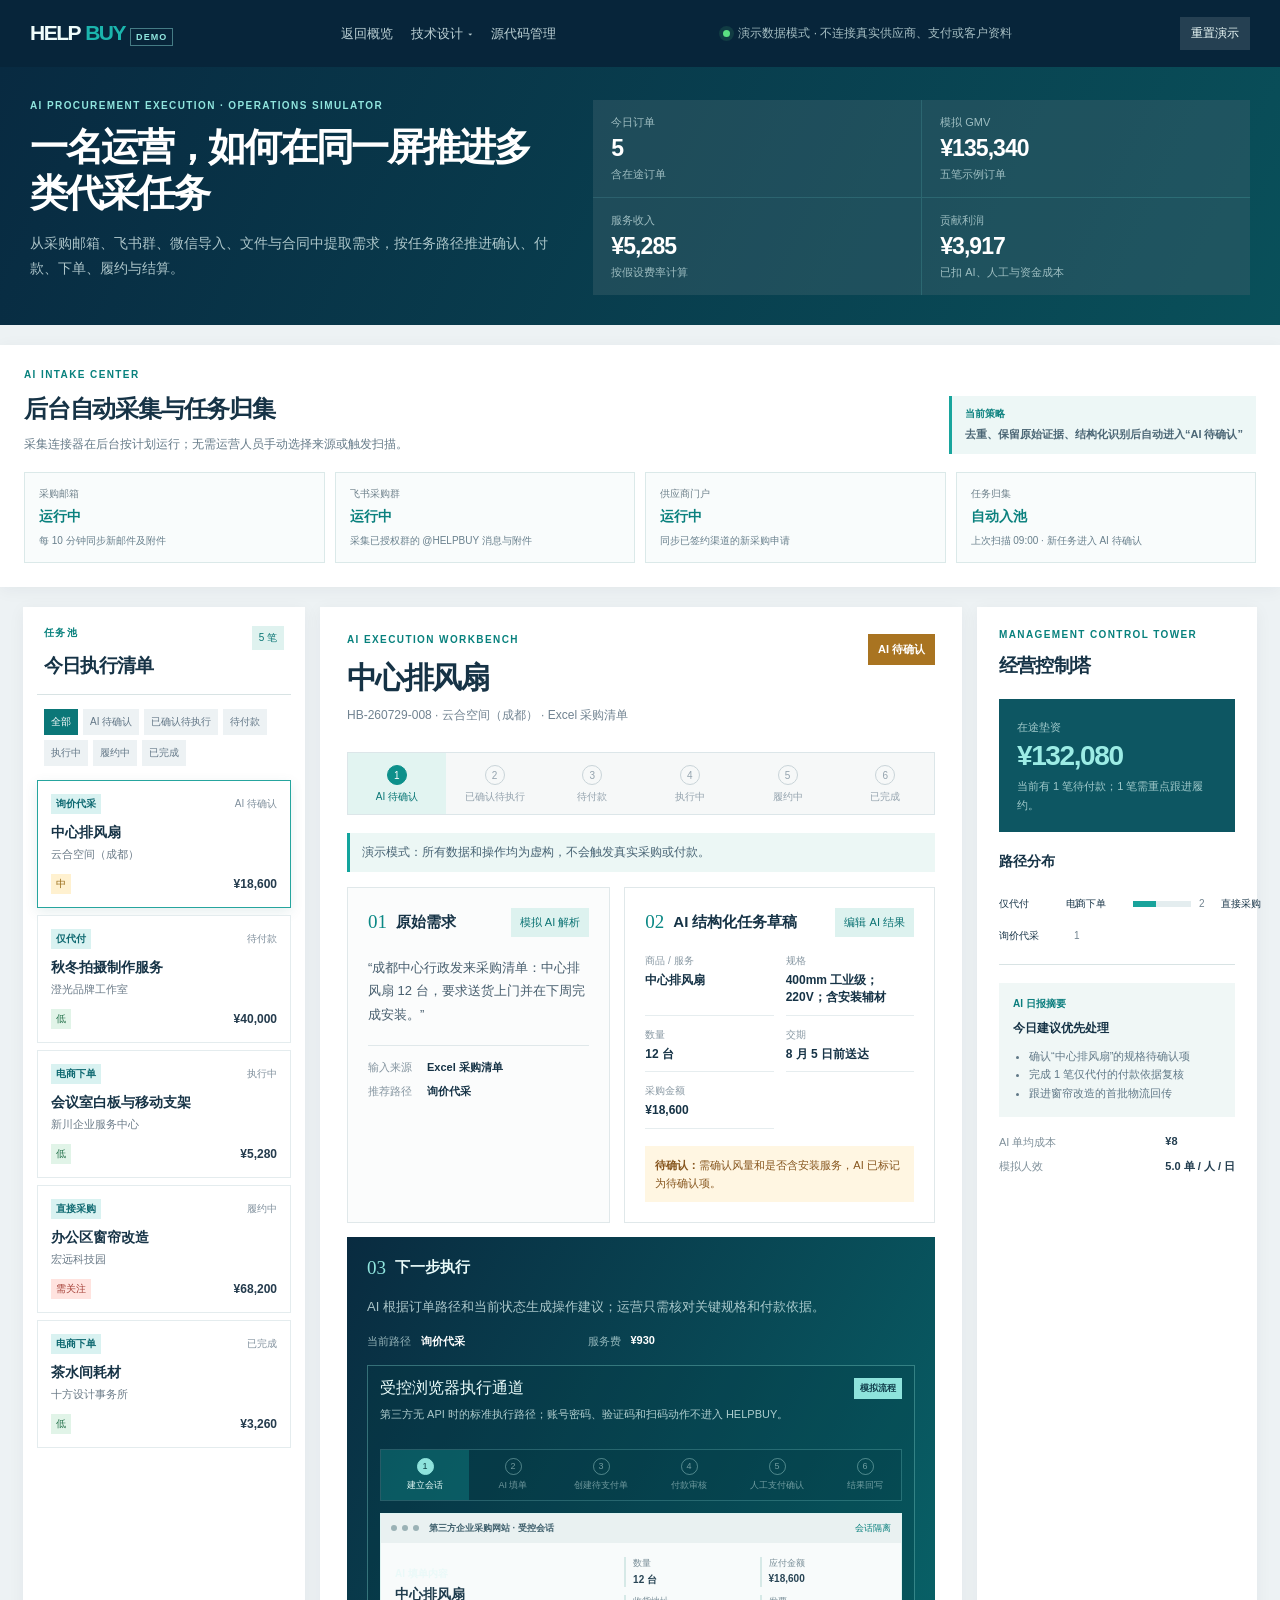
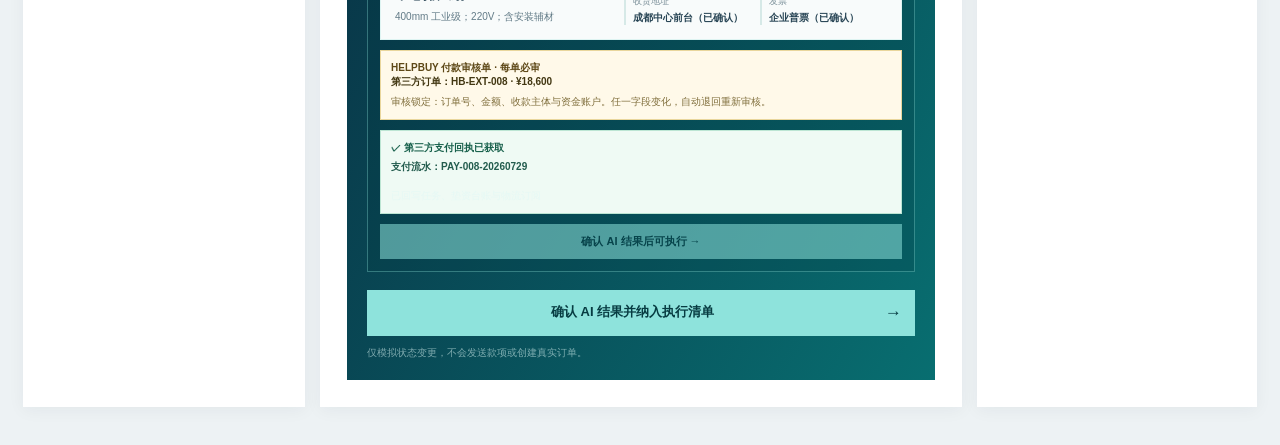
==== commit 72e760e4: "feat(site): 新增「源代码管理」菜单，展示源代码↔设计文档映射（同源 md-render 表格/图表格式）" ====
--- a/docs/demo/index.html
+++ b/docs/demo/index.html
@@ -2,7 +2,7 @@
 <html lang="zh-CN">
   <head><meta charset="utf-8"><meta name="viewport" content="width=device-width, initial-scale=1"><title>HELPBUY｜AI 运营台 DEMO</title><link rel="stylesheet" href="../assets/site.css"><script defer src="../assets/demo.js"></script></head>
   <body class="demo-body">
-    <header class="demo-nav"><a class="brand" href="../">HELP<span>BUY</span><small>DEMO</small></a><nav class="demo-links"><a href="../">返回概览</a><div class="has-dropdown"><a class="dropdown-toggle" href="../design/">技术设计</a><div class="dropdown-menu"><span class="menu-label">设计文档</span><a href="../design/?doc=aggregate">采购需求聚合子系统设计</a><a href="../design/?doc=execution">下单执行子系统设计</a><a href="../design/?doc=ai">AI 方案设计</a><a href="../design/?doc=v1">产品与技术设计 V1</a></div></div></nav><span class="demo-mode"><i></i>演示数据模式 · 不连接真实供应商、支付或客户资料</span><button id="reset">重置演示</button></header>
+    <header class="demo-nav"><a class="brand" href="../">HELP<span>BUY</span><small>DEMO</small></a><nav class="demo-links"><a href="../">返回概览</a><div class="has-dropdown"><a class="dropdown-toggle" href="../design/">技术设计</a><div class="dropdown-menu"><a href="../design/?doc=overview">总体设计</a><a href="../design/?doc=aggregate">采购需求聚合子系统设计</a><a href="../design/?doc=execution">下单执行子系统设计</a><a href="../design/?doc=ai">AI 方案设计</a></div></div><a href="../sourcecode/">源代码管理</a></nav><span class="demo-mode"><i></i>演示数据模式 · 不连接真实供应商、支付或客户资料</span><button id="reset">重置演示</button></header>
     <main class="demo-page">
       <section class="demo-heading"><div><p class="eyebrow light">AI PROCUREMENT EXECUTION · OPERATIONS SIMULATOR</p><h1>一名运营，如何在同一屏推进多类代采任务</h1><p>从采购邮箱、飞书群、微信导入、文件与合同中提取需求，按任务路径推进确认、付款、下单、履约与结算。</p></div><div class="kpis"><article><span>今日订单</span><strong id="order-count">0</strong><small>含在途订单</small></article><article><span>模拟 GMV</span><strong id="gmv">¥0</strong><small>五笔示例订单</small></article><article><span>服务收入</span><strong id="revenue">¥0</strong><small>按假设费率计算</small></article><article><span>贡献利润</span><strong id="profit">¥0</strong><small>已扣 AI、人工与资金成本</small></article></div></section>
       <section class="intake-center static-intake" aria-label="后台自动采集"><div class="intake-head"><div><p class="eyebrow">AI INTAKE CENTER</p><h2>后台自动采集与任务归集</h2><p>采集连接器在后台按计划运行；无需运营人员手动选择来源或触发扫描。</p></div><div class="intake-status"><span>当前策略</span><b>去重、保留原始证据、结构化识别后自动进入“AI 待确认”</b></div></div><div class="connector-grid"><article><span>采购邮箱</span><b>运行中</b><small>每 10 分钟同步新邮件及附件</small></article><article><span>飞书采购群</span><b>运行中</b><small>采集已授权群的 @HELPBUY 消息与附件</small></article><article><span>供应商门户</span><b>运行中</b><small>同步已签约渠道的新采购申请</small></article><article><span>任务归集</span><b>自动入池</b><small>上次扫描 09:00 · 新任务进入 AI 待确认</small></article></div></section>
--- a/docs/assets/site.css
+++ b/docs/assets/site.css
@@ -40,18 +40,92 @@
 .has-dropdown { position:relative; }
 .dropdown-toggle { cursor:pointer; }
 .dropdown-toggle::after { content:"\25BE"; margin-left:5px; font-size:9px; vertical-align:middle; }
-.dropdown-menu { position:absolute; top:calc(100% + 14px); left:0; z-index:30; display:none; min-width:252px; flex-direction:column; padding:8px; background:#07253a; border:1px solid rgb(150 232 225 /.28); box-shadow:0 16px 38px rgb(0 0 0 /.34); }
-.has-dropdown:hover .dropdown-menu, .has-dropdown:focus-within .dropdown-menu { display:flex; }
-.dropdown-menu .menu-label { padding:6px 13px 9px; color:var(--aqua); font-size:10px; font-weight:800; letter-spacing:.12em; text-transform:uppercase; }
+.dropdown-menu { position:absolute; top:100%; left:0; z-index:30; min-width:252px; display:flex; flex-direction:column; padding:8px; background:#07253a; border:1px solid rgb(150 232 225 /.28); box-shadow:0 16px 38px rgb(0 0 0 /.34); opacity:0; visibility:hidden; transform:translateY(8px); transition:opacity .16s ease, transform .16s ease, visibility 0s linear .22s; pointer-events:none; }
+.has-dropdown:hover .dropdown-menu, .has-dropdown:focus-within .dropdown-menu { opacity:1; visibility:visible; transform:translateY(0); pointer-events:auto; transition:opacity .16s ease, transform .16s ease, visibility 0s; }
 .dropdown-menu a { padding:11px 13px; color:rgb(228 247 246 /.86); font-size:13px; white-space:nowrap; border-radius:4px; }
 .dropdown-menu a:hover, .dropdown-menu a.current { color:#fff; background:rgb(255 255 255 /.09); }
 .demo-links { display:flex; align-items:center; gap:18px; font-size:13px; }
 .demo-links a { color:rgb(228 247 246 /.82); }
 .demo-links a:hover { color:#fff; }
-.demo-nav .has-dropdown .dropdown-menu { top:calc(100% + 12px); }
+/* 桥接：填补 toggle 与菜单之间的空隙，hover 移入菜单时不中断 */
+.dropdown-menu::before { content:""; position:absolute; top:-16px; left:0; right:0; height:16px; }
+.demo-nav .has-dropdown .dropdown-menu { top:100%; }
 /* 面包屑 / 返回 */
 .reader-breadcrumb { width:min(100% - 48px,1220px); margin:24px auto 0; font-size:12px; color:var(--muted); }
 .reader-breadcrumb a { color:var(--teal); }
 .reader-breadcrumb a:hover { text-decoration:underline; }
 .reader-breadcrumb span { margin:0 9px; color:rgb(140 160 170 /.7); }
 .reader-breadcrumb b { color:var(--ink); font-weight:700; }
+
+/* ============ Markdown 文档渲染排版 ============ */
+.md-body { padding:clamp(18px,3vw,34px); color:#243f50; font-size:14.5px; line-height:1.9; border:1px solid var(--line); background:#fff; }
+.md-body.is-loading { color:var(--muted); }
+.md-error { padding:16px; color:#8a4b2f; background:#fdf3ec; border:1px solid #f0d8c6; }
+
+/* 标题层级：靠字号 + 左侧色条区分，避免整篇一个色调 */
+.md-body .md-h { position:relative; scroll-margin-top:84px; color:var(--navy); letter-spacing:-.02em; }
+.md-body .md-h1 { margin:0 0 18px; padding-bottom:14px; font-size:27px; border-bottom:2px solid var(--navy); }
+.md-body .md-h2 { margin:44px 0 16px; padding:0 0 10px 13px; font-size:21px; border-bottom:1px solid var(--line); border-left:4px solid var(--teal); }
+.md-body .md-h3 { margin:30px 0 12px; padding-left:11px; font-size:16.5px; border-left:3px solid var(--aqua); }
+.md-body .md-h4 { margin:22px 0 10px; font-size:15px; color:var(--teal); }
+.md-body .md-h5,.md-body .md-h6 { margin:18px 0 8px; font-size:14px; color:var(--muted); }
+.md-anchor { position:absolute; left:-18px; color:rgb(8 129 125 /.32); font-weight:400; opacity:0; transition:opacity .15s ease; }
+.md-h:hover .md-anchor { opacity:1; }
+
+.md-body p { margin:12px 0; }
+.md-body ul,.md-body ol { margin:12px 0; padding-left:24px; }
+.md-body li { margin:5px 0; }
+.md-body li > ul,.md-body li > ol { margin:5px 0; }
+.md-body strong { color:var(--navy); font-weight:700; }
+.md-body a { color:var(--teal); text-decoration:underline; text-underline-offset:2px; }
+.md-body hr { margin:34px 0; border:0; border-top:1px solid var(--line); }
+.md-body img { max-width:100%; }
+
+/* 引用块：文档里大量 "> 说明/约定/变更" 需要一眼可辨 */
+.md-body blockquote { margin:16px 0; padding:13px 16px; color:#2c5a58; font-size:13.8px; background:#eef6f5; border-left:3px solid var(--teal); }
+.md-body blockquote p { margin:6px 0; }
+.md-body blockquote p:first-child { margin-top:0; }
+.md-body blockquote p:last-child { margin-bottom:0; }
+
+/* 行内代码 */
+.md-body code { padding:1.5px 5px; color:#0b6b68; font-family:"SF Mono","JetBrains Mono","Cascadia Mono",Menlo,Consolas,monospace; font-size:.9em; background:#eef4f4; border:1px solid #dceaea; border-radius:3px; }
+
+/* 代码块 / ASCII 架构图：等宽 + 绝不折行 + 横向滚动，保证图形对齐不变形 */
+.md-pre { position:relative; margin:16px 0; background:#0f2c3f; border:1px solid #123a52; border-radius:4px; }
+.md-pre pre { margin:0; padding:16px 18px; overflow-x:auto; }
+.md-pre code { display:block; padding:0; color:#d6e9ee; font-family:"SF Mono","JetBrains Mono","Cascadia Mono",Menlo,Consolas,monospace; font-size:12.6px; line-height:1.62; white-space:pre; background:none; border:0; border-radius:0; }
+.md-pre-tag { position:absolute; top:0; right:0; padding:3px 9px; color:rgb(144 229 222 /.75); font-size:10px; letter-spacing:.08em; text-transform:uppercase; background:rgb(255 255 255 /.06); }
+/* ASCII 框线图：浅底更接近"图纸"观感，且行高收紧让框线连成整体 */
+.md-pre.is-diagram { background:#f7fbfb; border-color:var(--line); }
+.md-pre.is-diagram code { color:#1d4257; font-size:12.4px; line-height:1.5; }
+.md-pre.is-diagram .md-pre-tag { color:var(--muted); background:rgb(9 38 59 /.05); }
+
+/* 表格：真表格 + 斑马纹 + 首列强调 + 窄屏横向滚动 */
+.md-table-scroll { margin:18px 0; overflow-x:auto; border:1px solid var(--line); }
+.md-table { width:100%; border-collapse:collapse; font-size:13.4px; background:#fff; }
+.md-table th,.md-table td { padding:10px 13px; text-align:left; vertical-align:top; line-height:1.75; border-bottom:1px solid var(--line); border-right:1px solid #eaf1f1; }
+.md-table th:last-child,.md-table td:last-child { border-right:0; }
+.md-table thead th { position:sticky; top:0; color:#fff; font-weight:700; white-space:nowrap; background:var(--navy); border-bottom:0; }
+.md-table tbody tr:nth-child(even) { background:#f7fafa; }
+.md-table tbody tr:hover { background:#eef6f5; }
+.md-table tbody tr:last-child td { border-bottom:0; }
+.md-table td:first-child { color:var(--navy); font-weight:600; }
+.md-table code { font-size:12.2px; }
+
+/* Mermaid 矢量图容器 */
+.md-figure { margin:22px 0; padding:22px 18px; overflow-x:auto; text-align:center; background:#f7fbfb; border:1px solid var(--line); border-radius:4px; }
+.md-figure .mermaid { display:inline-block; min-width:min(100%,640px); }
+.md-figure svg { max-width:none; height:auto; }
+/* mermaid 矢量图文字放大，保证清晰可读（htmlLabels 走 div，需 CSS 兜底字号） */
+.md-figure .mermaid text,
+.md-figure .mermaid .nodeLabel,
+.md-figure .mermaid .edgeLabel,
+.md-figure .mermaid .label,
+.md-figure .mermaid .cluster-label { font-size:14px !important; }
+
+@media (max-width:600px) {
+  .md-body { padding:16px 13px; font-size:14px; }
+  .md-body .md-h1 { font-size:22px; }
+  .md-body .md-h2 { font-size:18px; }
+  .md-anchor { display:none; }
+}
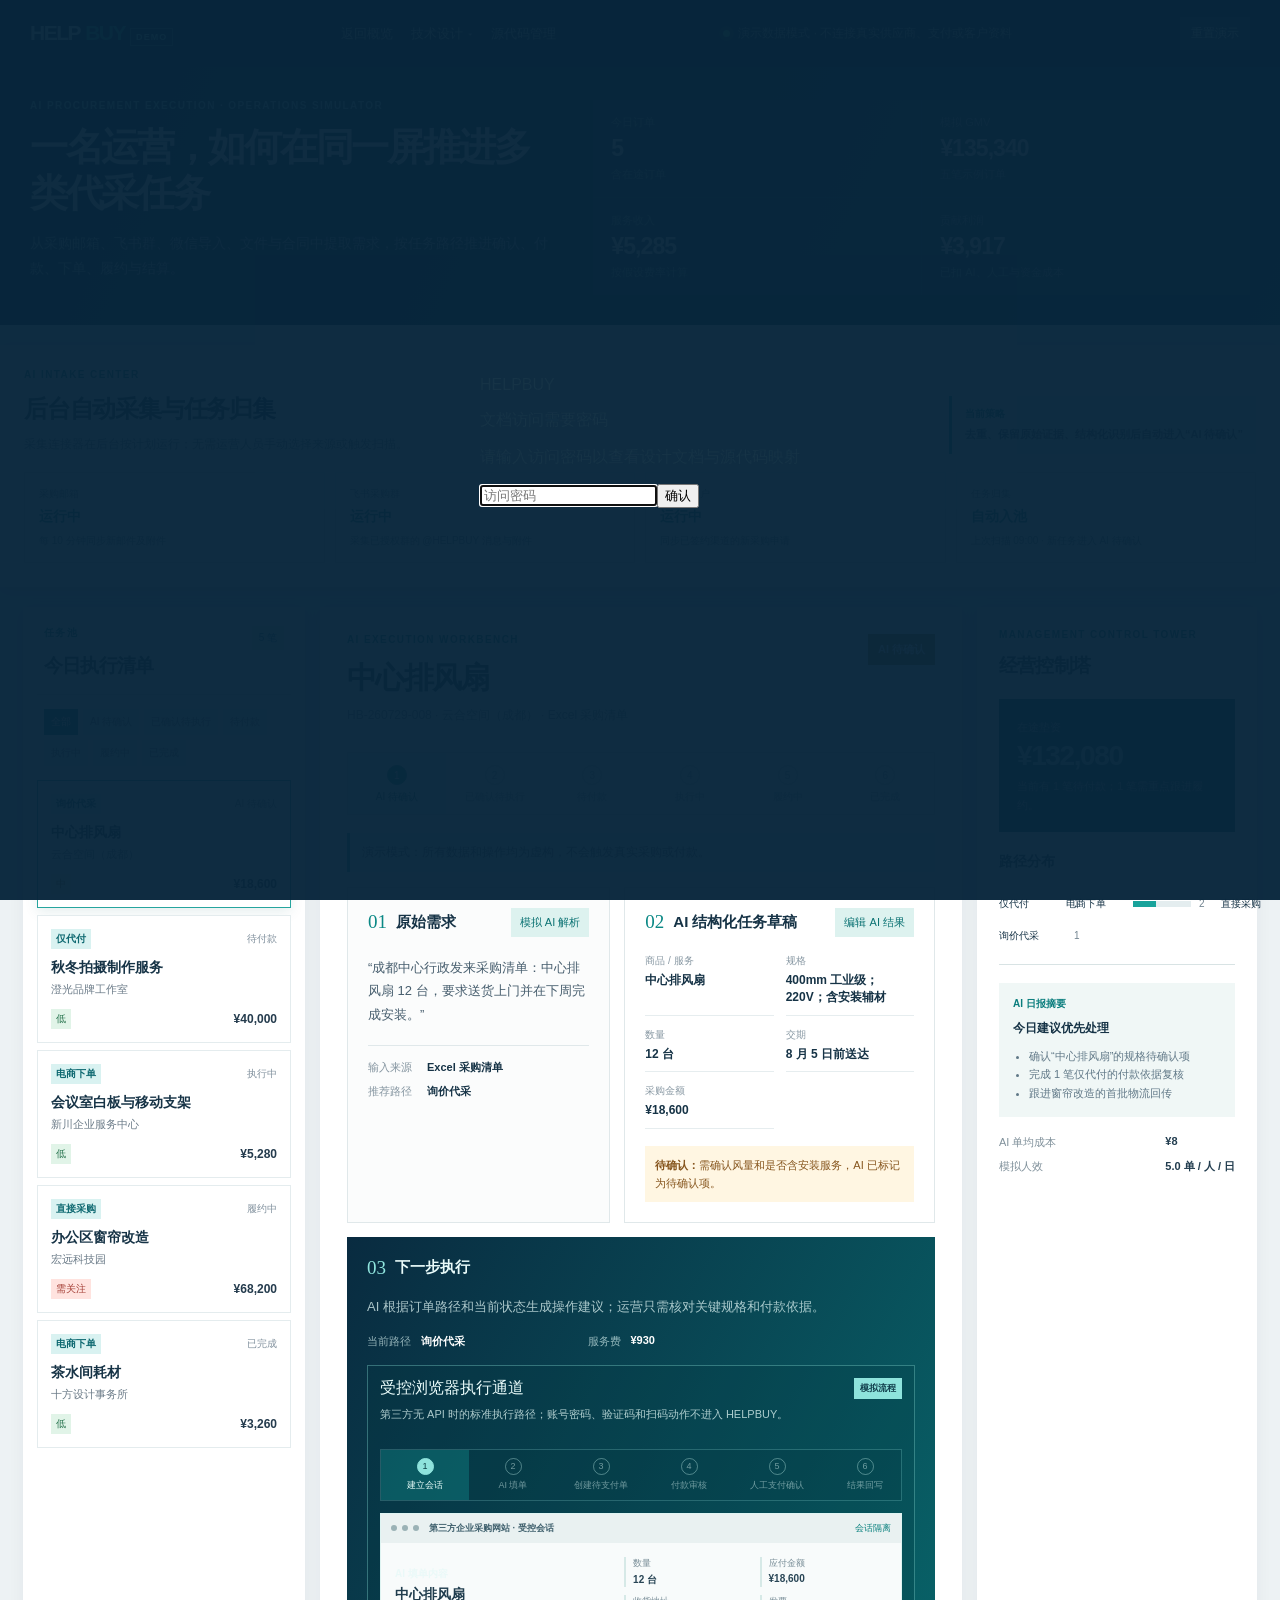
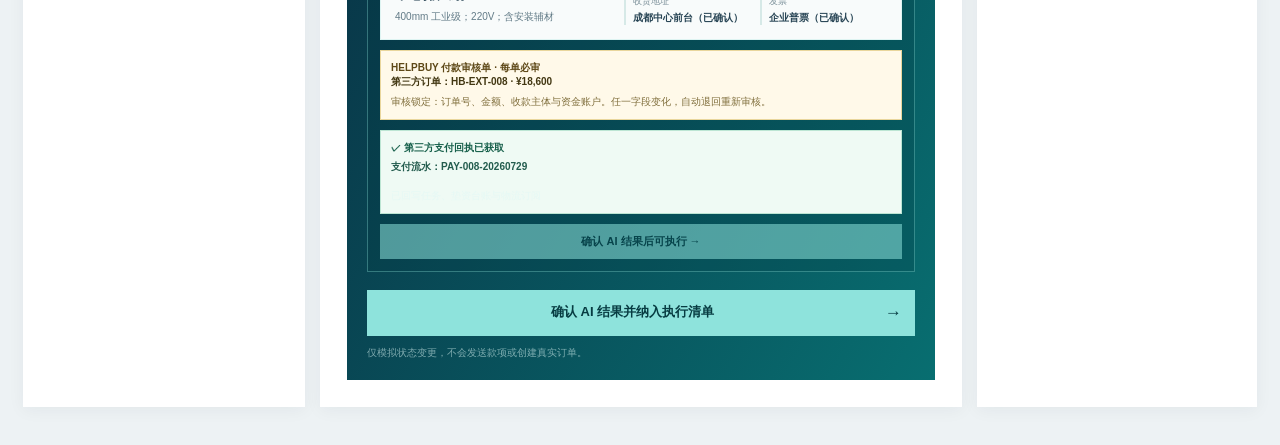
==== commit 34e26d25: "security(site): 文档页加密码门禁（HELPBUY2026@），校验通过才展示内容/GitHub 跳转" ====
--- a/docs/demo/index.html
+++ b/docs/demo/index.html
@@ -2,7 +2,7 @@
 <html lang="zh-CN">
   <head><meta charset="utf-8"><meta name="viewport" content="width=device-width, initial-scale=1"><title>HELPBUY｜AI 运营台 DEMO</title><link rel="stylesheet" href="../assets/site.css"><script defer src="../assets/demo.js"></script></head>
   <body class="demo-body">
-    <header class="demo-nav"><a class="brand" href="../">HELP<span>BUY</span><small>DEMO</small></a><nav class="demo-links"><a href="../">返回概览</a><div class="has-dropdown"><a class="dropdown-toggle" href="../design/">技术设计</a><div class="dropdown-menu"><a href="../design/?doc=overview">总体设计</a><a href="../design/?doc=aggregate">采购需求聚合子系统设计</a><a href="../design/?doc=execution">下单执行子系统设计</a><a href="../design/?doc=ai">AI 方案设计</a></div></div><a href="../sourcecode/">源代码管理</a></nav><span class="demo-mode"><i></i>演示数据模式 · 不连接真实供应商、支付或客户资料</span><button id="reset">重置演示</button></header>
+    <header class="demo-nav"><a class="brand" href="../">HELP<span>BUY</span><small>DEMO</small></a><nav class="demo-links"><a href="../">返回概览</a><div class="has-dropdown"><a class="dropdown-toggle" href="../design/">技术设计</a><div class="dropdown-menu"><a href="../design/?doc=aggregate">采购需求聚合子系统设计</a><a href="../design/?doc=execution">下单执行子系统设计</a><a href="../design/?doc=ai">AI 方案设计</a></div></div><a href="../sourcecode/">源代码管理</a></nav><span class="demo-mode"><i></i>演示数据模式 · 不连接真实供应商、支付或客户资料</span><button id="reset">重置演示</button></header>
     <main class="demo-page">
       <section class="demo-heading"><div><p class="eyebrow light">AI PROCUREMENT EXECUTION · OPERATIONS SIMULATOR</p><h1>一名运营，如何在同一屏推进多类代采任务</h1><p>从采购邮箱、飞书群、微信导入、文件与合同中提取需求，按任务路径推进确认、付款、下单、履约与结算。</p></div><div class="kpis"><article><span>今日订单</span><strong id="order-count">0</strong><small>含在途订单</small></article><article><span>模拟 GMV</span><strong id="gmv">¥0</strong><small>五笔示例订单</small></article><article><span>服务收入</span><strong id="revenue">¥0</strong><small>按假设费率计算</small></article><article><span>贡献利润</span><strong id="profit">¥0</strong><small>已扣 AI、人工与资金成本</small></article></div></section>
       <section class="intake-center static-intake" aria-label="后台自动采集"><div class="intake-head"><div><p class="eyebrow">AI INTAKE CENTER</p><h2>后台自动采集与任务归集</h2><p>采集连接器在后台按计划运行；无需运营人员手动选择来源或触发扫描。</p></div><div class="intake-status"><span>当前策略</span><b>去重、保留原始证据、结构化识别后自动进入“AI 待确认”</b></div></div><div class="connector-grid"><article><span>采购邮箱</span><b>运行中</b><small>每 10 分钟同步新邮件及附件</small></article><article><span>飞书采购群</span><b>运行中</b><small>采集已授权群的 @HELPBUY 消息与附件</small></article><article><span>供应商门户</span><b>运行中</b><small>同步已签约渠道的新采购申请</small></article><article><span>任务归集</span><b>自动入池</b><small>上次扫描 09:00 · 新任务进入 AI 待确认</small></article></div></section>
@@ -12,5 +12,6 @@
         <aside class="tower"><p class="eyebrow">MANAGEMENT CONTROL TOWER</p><h2>经营控制塔</h2><article class="advance"><span>在途垫资</span><strong id="advance">¥0</strong><p id="advance-copy"></p></article><article class="routes"><h3>路径分布</h3><div id="route-stats"></div></article><article class="daily"><p>AI 日报摘要</p><strong>今日建议优先处理</strong><ul><li>确认“中心排风扇”的规格待确认项</li><li>完成 1 笔仅代付的付款依据复核</li><li>跟进窗帘改造的首批物流回传</li></ul></article><dl class="unit"><dt>AI 单均成本</dt><dd id="ai-cost"></dd><dt>模拟人效</dt><dd id="efficiency"></dd></dl></aside>
       </section>
     </main>
+  <script src="../assets/password-gate.js"></script>
   </body>
 </html>
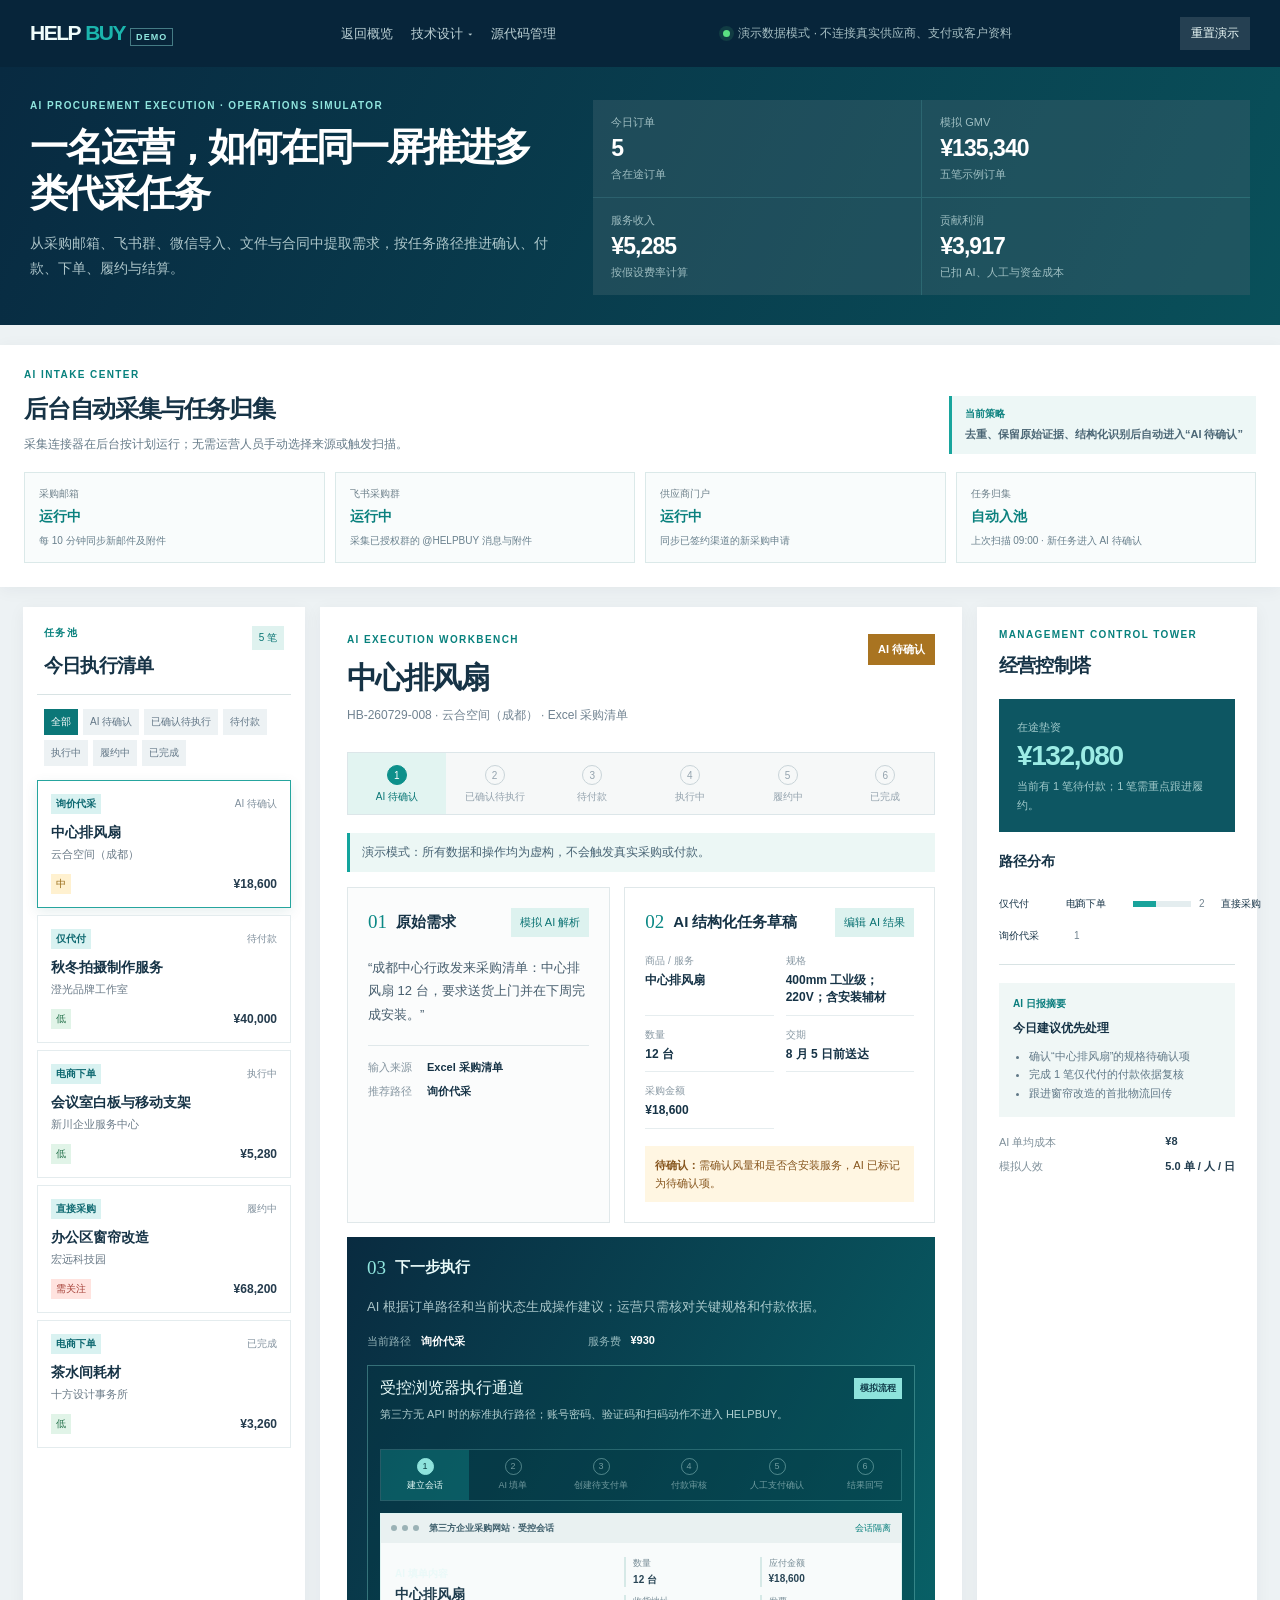
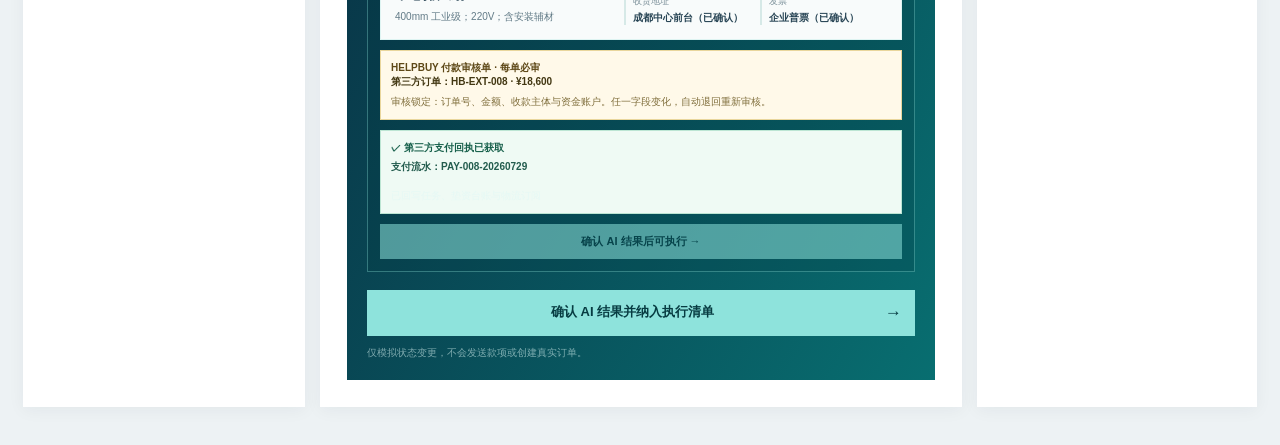
==== commit 0a3b00ec: "fix(site): 主页/demo 免密；门禁改为页面内半透明模态弹窗，配色对齐站点" ====
--- a/docs/demo/index.html
+++ b/docs/demo/index.html
@@ -12,6 +12,5 @@
         <aside class="tower"><p class="eyebrow">MANAGEMENT CONTROL TOWER</p><h2>经营控制塔</h2><article class="advance"><span>在途垫资</span><strong id="advance">¥0</strong><p id="advance-copy"></p></article><article class="routes"><h3>路径分布</h3><div id="route-stats"></div></article><article class="daily"><p>AI 日报摘要</p><strong>今日建议优先处理</strong><ul><li>确认“中心排风扇”的规格待确认项</li><li>完成 1 笔仅代付的付款依据复核</li><li>跟进窗帘改造的首批物流回传</li></ul></article><dl class="unit"><dt>AI 单均成本</dt><dd id="ai-cost"></dd><dt>模拟人效</dt><dd id="efficiency"></dd></dl></aside>
       </section>
     </main>
-  <script src="../assets/password-gate.js"></script>
   </body>
 </html>
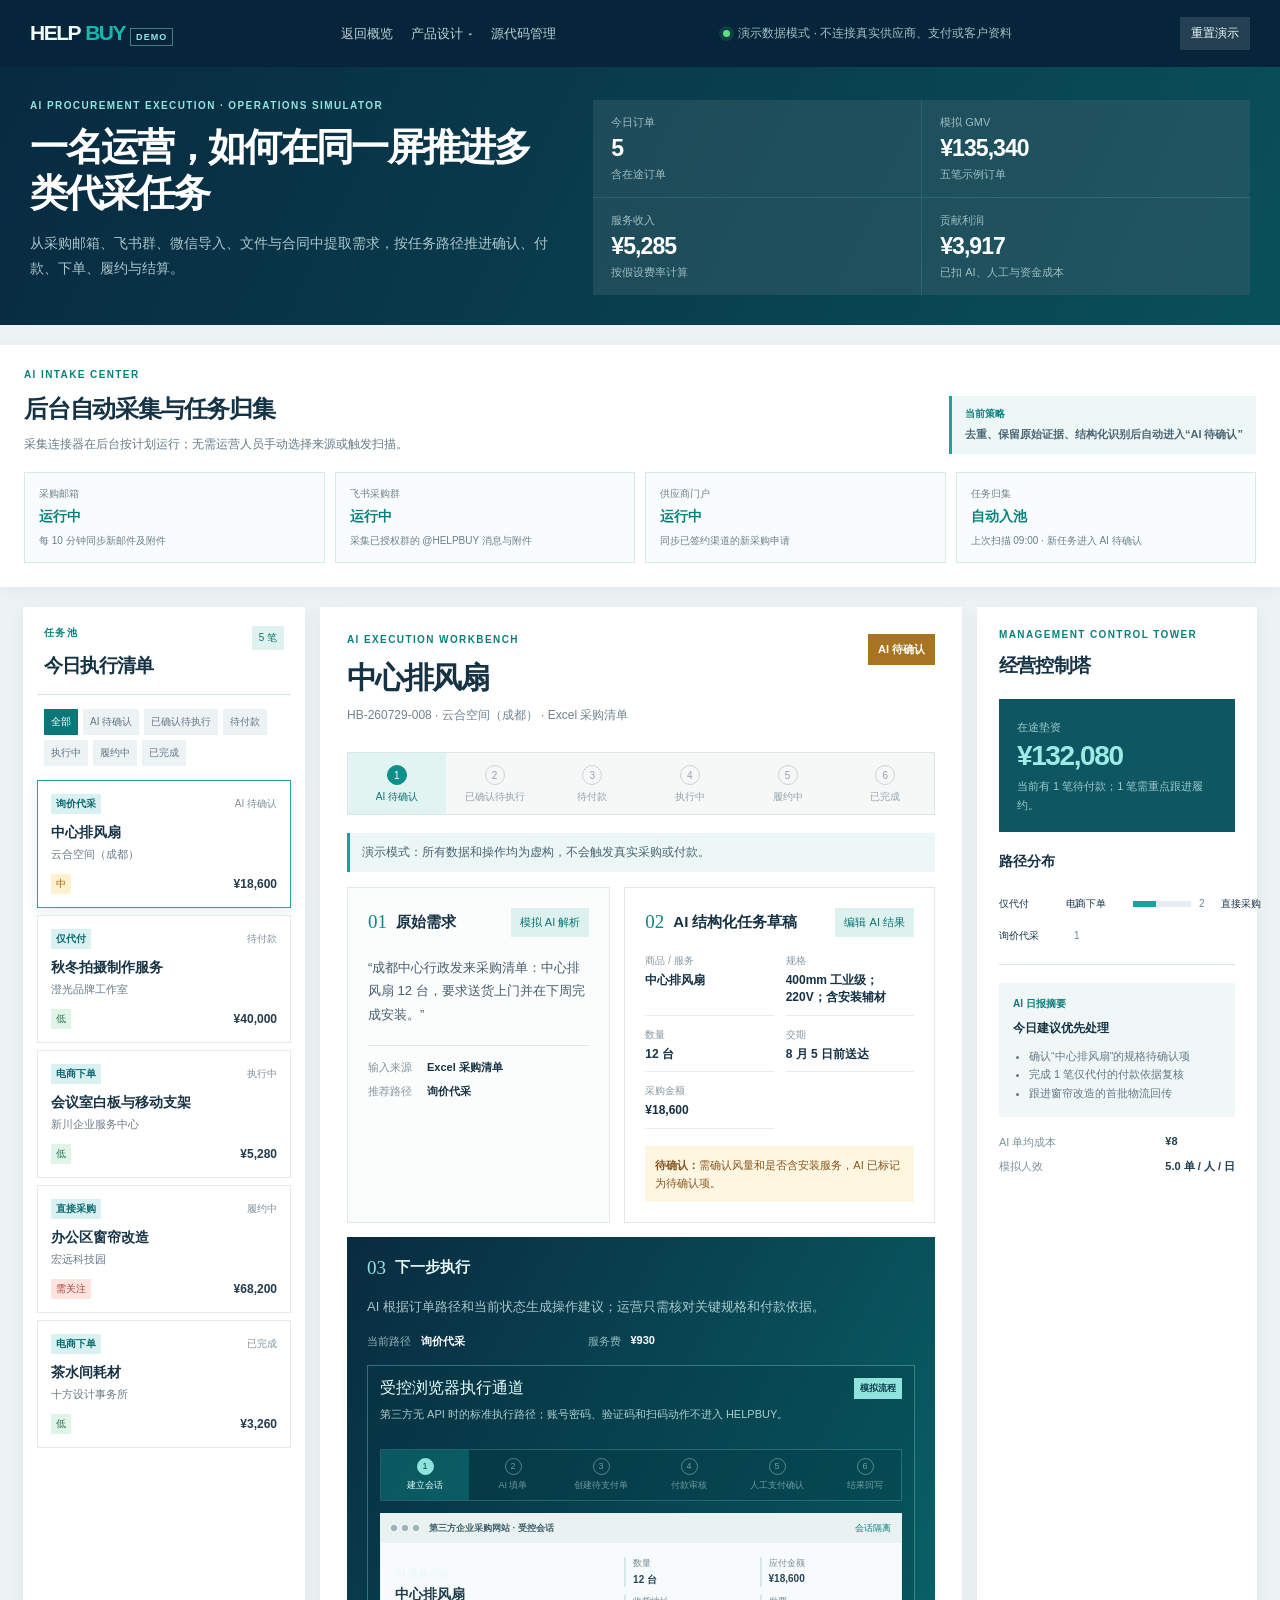
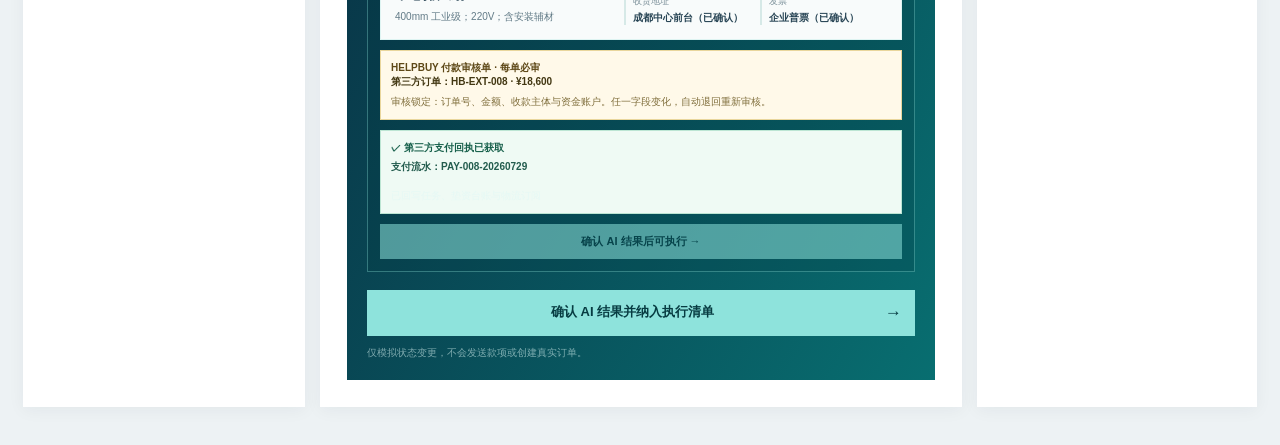
==== commit 7ab4a48c: "feat(site): 新增 #11 系统配置与AI监控管理台文档入口，菜单「技术设计」更名为「产品设计」" ====
--- a/docs/demo/index.html
+++ b/docs/demo/index.html
@@ -2,7 +2,7 @@
 <html lang="zh-CN">
   <head><meta charset="utf-8"><meta name="viewport" content="width=device-width, initial-scale=1"><title>HELPBUY｜AI 运营台 DEMO</title><link rel="stylesheet" href="../assets/site.css"><script defer src="../assets/demo.js"></script></head>
   <body class="demo-body">
-    <header class="demo-nav"><a class="brand" href="../">HELP<span>BUY</span><small>DEMO</small></a><nav class="demo-links"><a href="../">返回概览</a><div class="has-dropdown"><a class="dropdown-toggle" href="../design/">技术设计</a><div class="dropdown-menu"><a href="../design/?doc=aggregate">采购需求聚合子系统设计</a><a href="../design/?doc=execution">下单执行子系统设计</a><a href="../design/?doc=ai">AI 方案设计</a></div></div><a href="../sourcecode/">源代码管理</a></nav><span class="demo-mode"><i></i>演示数据模式 · 不连接真实供应商、支付或客户资料</span><button id="reset">重置演示</button></header>
+    <header class="demo-nav"><a class="brand" href="../">HELP<span>BUY</span><small>DEMO</small></a><nav class="demo-links"><a href="../">返回概览</a><div class="has-dropdown"><a class="dropdown-toggle" href="../design/">产品设计</a><div class="dropdown-menu"><a href="../design/?doc=aggregate">采购需求聚合子系统设计</a><a href="../design/?doc=execution">下单执行子系统设计</a><a href="../design/?doc=ai">AI 方案设计</a><a href="../design/?doc=admin">系统配置与AI监控管理台设计</a></div></div><a href="../sourcecode/">源代码管理</a></nav><span class="demo-mode"><i></i>演示数据模式 · 不连接真实供应商、支付或客户资料</span><button id="reset">重置演示</button></header>
     <main class="demo-page">
       <section class="demo-heading"><div><p class="eyebrow light">AI PROCUREMENT EXECUTION · OPERATIONS SIMULATOR</p><h1>一名运营，如何在同一屏推进多类代采任务</h1><p>从采购邮箱、飞书群、微信导入、文件与合同中提取需求，按任务路径推进确认、付款、下单、履约与结算。</p></div><div class="kpis"><article><span>今日订单</span><strong id="order-count">0</strong><small>含在途订单</small></article><article><span>模拟 GMV</span><strong id="gmv">¥0</strong><small>五笔示例订单</small></article><article><span>服务收入</span><strong id="revenue">¥0</strong><small>按假设费率计算</small></article><article><span>贡献利润</span><strong id="profit">¥0</strong><small>已扣 AI、人工与资金成本</small></article></div></section>
       <section class="intake-center static-intake" aria-label="后台自动采集"><div class="intake-head"><div><p class="eyebrow">AI INTAKE CENTER</p><h2>后台自动采集与任务归集</h2><p>采集连接器在后台按计划运行；无需运营人员手动选择来源或触发扫描。</p></div><div class="intake-status"><span>当前策略</span><b>去重、保留原始证据、结构化识别后自动进入“AI 待确认”</b></div></div><div class="connector-grid"><article><span>采购邮箱</span><b>运行中</b><small>每 10 分钟同步新邮件及附件</small></article><article><span>飞书采购群</span><b>运行中</b><small>采集已授权群的 @HELPBUY 消息与附件</small></article><article><span>供应商门户</span><b>运行中</b><small>同步已签约渠道的新采购申请</small></article><article><span>任务归集</span><b>自动入池</b><small>上次扫描 09:00 · 新任务进入 AI 待确认</small></article></div></section>
--- a/docs/assets/site.css
+++ b/docs/assets/site.css
@@ -129,3 +129,12 @@
   .md-body .md-h2 { font-size:18px; }
   .md-anchor { display:none; }
 }
+
+/* ── 文档门禁：未解锁前隐藏全部受保护内容（纯 CSS，禁用 JS 也生效） ── */
+body.pw-protected { overflow:hidden !important; }
+body.pw-protected > *:not(#pw-gate):not(noscript) { display:none !important; }
+body.pw-protected > noscript {
+  display:block !important; max-width:420px; margin:16vh auto 0; padding:26px 24px;
+  color:var(--navy); font-size:14px; line-height:1.8; text-align:center;
+  background:#fff; border:1px solid var(--line); border-radius:14px;
+}
